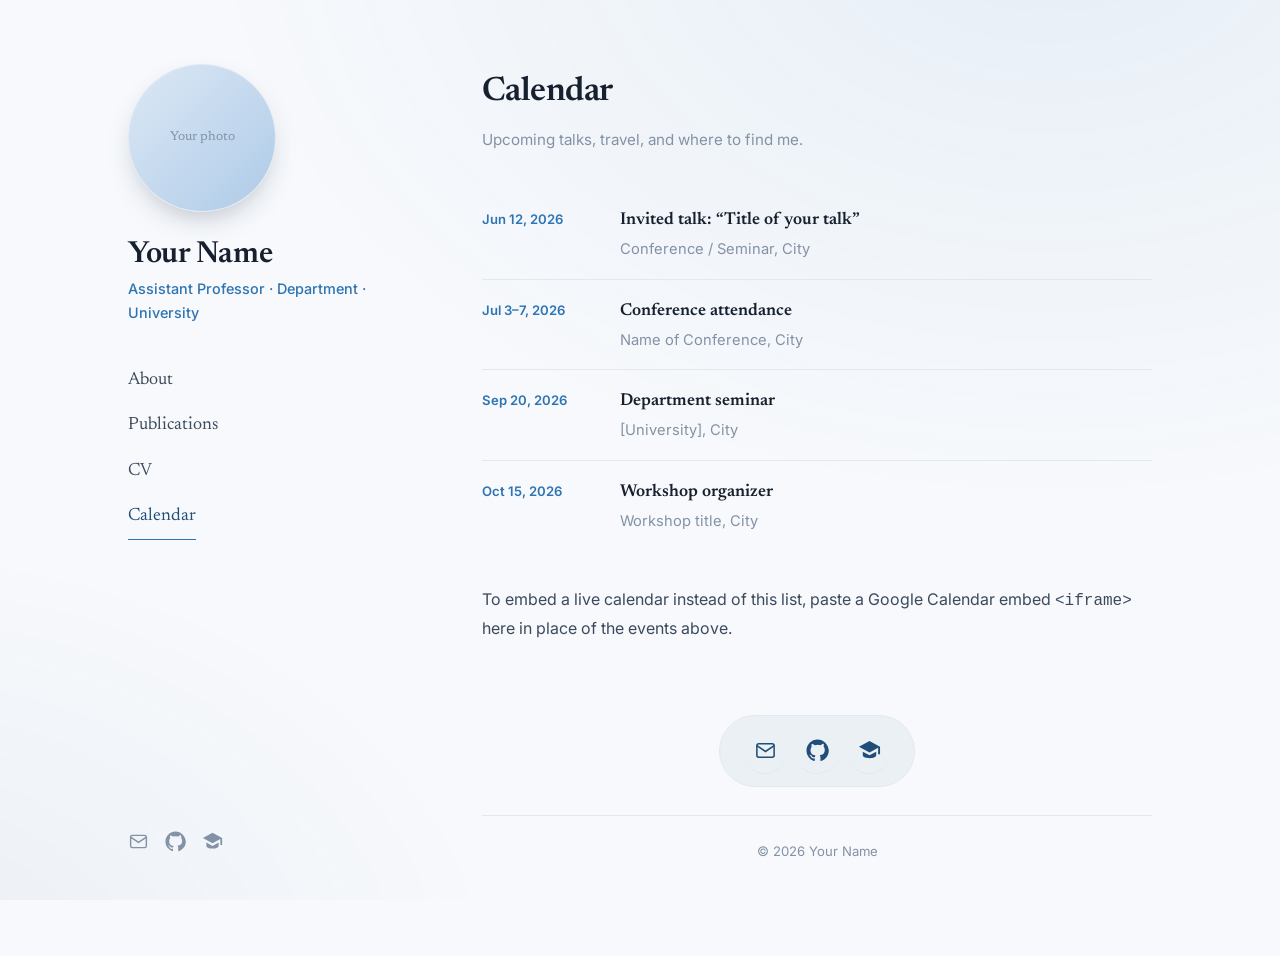
==== calendar.html @ af4ce6ec "init site" ====
<!DOCTYPE html>
<html lang="en">
<head>
<meta charset="utf-8" />
<meta name="viewport" content="width=device-width, initial-scale=1" />
<title>Calendar &middot; Your Name</title>
<link rel="preconnect" href="https://fonts.googleapis.com" />
<link rel="preconnect" href="https://fonts.gstatic.com" crossorigin />
<link href="https://fonts.googleapis.com/css2?family=Newsreader:ital,opsz,wght@0,6..72,400;0,6..72,500;0,6..72,600;1,6..72,400&family=Inter:wght@400;500;600&display=swap" rel="stylesheet" />
<link rel="stylesheet" href="style.css" />
</head>
<body>
  <div class="wrap">
    <aside>
      <div class="portrait reveal d1">Your photo</div>
      <h1 class="name reveal d1"><a href="index.html">Your Name</a></h1>
      <div class="role reveal d2">Assistant Professor &middot; Department &middot; University</div>
      <nav class="reveal d3">
        <a href="index.html">About</a>
        <a href="publications.html">Publications</a>
        <a href="cv.html">CV</a>
        <a href="calendar.html" class="active">Calendar</a>
      </nav>
      <div class="socials reveal d4">
        <a href="mailto:you@university.edu" aria-label="Email" title="Email"><svg viewBox="0 0 24 24" fill="none" stroke="currentColor" stroke-width="1.6"><rect x="3" y="5" width="18" height="14" rx="2"/><path d="M3 7l9 6 9-6"/></svg></a>
        <a href="https://github.com/yourusername" aria-label="GitHub" title="GitHub"><svg viewBox="0 0 24 24" fill="currentColor"><path d="M12 .5C5.7.5.5 5.7.5 12c0 5.1 3.3 9.4 7.9 10.9.6.1.8-.2.8-.6v-2c-3.2.7-3.9-1.4-3.9-1.4-.5-1.3-1.3-1.7-1.3-1.7-1.1-.7.1-.7.1-.7 1.2.1 1.8 1.2 1.8 1.2 1 1.8 2.7 1.3 3.4 1 .1-.8.4-1.3.7-1.6-2.6-.3-5.3-1.3-5.3-5.7 0-1.3.4-2.3 1.2-3.1-.1-.3-.5-1.5.1-3.1 0 0 1-.3 3.3 1.2a11.4 11.4 0 016 0C17.3 4.7 18.3 5 18.3 5c.6 1.6.2 2.8.1 3.1.8.8 1.2 1.8 1.2 3.1 0 4.4-2.7 5.4-5.3 5.7.4.4.8 1.1.8 2.2v3.3c0 .3.2.7.8.6 4.6-1.5 7.9-5.8 7.9-10.9C23.5 5.7 18.3.5 12 .5z"/></svg></a>
        <a href="https://scholar.google.com/citations?user=YOURID" aria-label="Google Scholar" title="Google Scholar"><svg viewBox="0 0 24 24" fill="currentColor"><path d="M12 2L1 8l11 6 9-4.9V16h2V8L12 2zM5 13.2V17c0 1.7 3.1 3 7 3s7-1.3 7-3v-3.8l-7 3.8-7-3.8z"/></svg></a>
      </div>
    </aside>

    <main>
      <h1 class="page-title reveal d2">Calendar</h1>
      <p class="page-sub reveal d2">Upcoming talks, travel, and where to find me.</p>

      <div class="reveal d3">
        <div class="event">
          <div class="date">Jun 12, 2026</div>
          <div class="desc"><strong>Invited talk: &ldquo;Title of your talk&rdquo;</strong><br><span class="place">Conference / Seminar, City</span></div>
        </div>
        <div class="event">
          <div class="date">Jul 3&ndash;7, 2026</div>
          <div class="desc"><strong>Conference attendance</strong><br><span class="place">Name of Conference, City</span></div>
        </div>
        <div class="event">
          <div class="date">Sep 20, 2026</div>
          <div class="desc"><strong>Department seminar</strong><br><span class="place">[University], City</span></div>
        </div>
        <div class="event">
          <div class="date">Oct 15, 2026</div>
          <div class="desc"><strong>Workshop organizer</strong><br><span class="place">Workshop title, City</span></div>
        </div>
      </div>

      <p class="reveal d4" style="margin-top:36px;">
        To embed a live calendar instead of this list, paste a Google Calendar
        embed <code>&lt;iframe&gt;</code> here in place of the events above.
      </p>

      <div class="foot-socials reveal d5">
        <div class="pill">
          <a href="mailto:you@university.edu" aria-label="Email" title="Email"><svg viewBox="0 0 24 24" fill="none" stroke="currentColor" stroke-width="1.6"><rect x="3" y="5" width="18" height="14" rx="2"/><path d="M3 7l9 6 9-6"/></svg></a>
          <a href="https://github.com/yourusername" aria-label="GitHub" title="GitHub"><svg viewBox="0 0 24 24" fill="currentColor"><path d="M12 .5C5.7.5.5 5.7.5 12c0 5.1 3.3 9.4 7.9 10.9.6.1.8-.2.8-.6v-2c-3.2.7-3.9-1.4-3.9-1.4-.5-1.3-1.3-1.7-1.3-1.7-1.1-.7.1-.7.1-.7 1.2.1 1.8 1.2 1.8 1.2 1 1.8 2.7 1.3 3.4 1 .1-.8.4-1.3.7-1.6-2.6-.3-5.3-1.3-5.3-5.7 0-1.3.4-2.3 1.2-3.1-.1-.3-.5-1.5.1-3.1 0 0 1-.3 3.3 1.2a11.4 11.4 0 016 0C17.3 4.7 18.3 5 18.3 5c.6 1.6.2 2.8.1 3.1.8.8 1.2 1.8 1.2 3.1 0 4.4-2.7 5.4-5.3 5.7.4.4.8 1.1.8 2.2v3.3c0 .3.2.7.8.6 4.6-1.5 7.9-5.8 7.9-10.9C23.5 5.7 18.3.5 12 .5z"/></svg></a>
          <a href="https://scholar.google.com/citations?user=YOURID" aria-label="Google Scholar" title="Google Scholar"><svg viewBox="0 0 24 24" fill="currentColor"><path d="M12 2L1 8l11 6 9-4.9V16h2V8L12 2zM5 13.2V17c0 1.7 3.1 3 7 3s7-1.3 7-3v-3.8l-7 3.8-7-3.8z"/></svg></a>
        </div>
      </div>

      <footer class="reveal d5">
        &copy; <span class="year"></span> Your Name
      </footer>
    </main>
  </div>
  <script>document.querySelectorAll('.year').forEach(e=>e.textContent=new Date().getFullYear());</script>
</body>
</html>
---- style.css ----
/* ============================================================
   Shared styles — academic personal site (blue theme)
   Edit colors in :root below to retheme the whole site.
   ============================================================ */
:root{
  --bg:        #f7f9fc;
  --surface:   #ffffff;
  --ink:       #16202e;
  --ink-soft:  #3c4a5c;
  --muted:     #8492a6;
  --line:      #e2e8f1;
  --accent:    #1f4e79;   /* deep academic blue */
  --accent-2:  #2c74b3;   /* brighter blue for hover/links */
  --serif: "Newsreader", Georgia, "Times New Roman", serif;
  --sans:  "Inter", -apple-system, BlinkMacSystemFont, "Segoe UI", sans-serif;
}

*{ box-sizing:border-box; }
html{ scroll-behavior:smooth; }
body{
  margin:0;
  background:var(--bg);
  color:var(--ink);
  font-family:var(--sans);
  font-size:16px;
  line-height:1.7;
  -webkit-font-smoothing:antialiased;
}

/* faint atmospheric wash */
body::before{
  content:"";
  position:fixed; inset:0;
  pointer-events:none;
  background:
    radial-gradient(120% 120% at 82% -10%, rgba(44,116,179,.08), transparent 55%),
    radial-gradient(90% 90% at -10% 110%, rgba(31,78,121,.06), transparent 55%);
  z-index:0;
}

.wrap{
  position:relative;
  z-index:1;
  max-width:1080px;
  margin:0 auto;
  padding:0 28px;
  display:grid;
  grid-template-columns: 290px 1fr;
  gap:64px;
}

/* ---------- Sidebar ---------- */
aside{
  padding:64px 0 48px;
  position:sticky;
  top:0;
  align-self:start;
  height:100vh;
  display:flex;
  flex-direction:column;
}

.portrait{
  width:148px; height:148px;
  border-radius:50%;
  object-fit:cover;
  background:linear-gradient(135deg,#dce8f5,#aecbe8);
  border:1px solid var(--line);
  box-shadow:0 12px 32px -14px rgba(20,40,70,.4);
  display:flex; align-items:center; justify-content:center;
  color:var(--muted); font-family:var(--serif); font-size:.8rem;
}

.name{
  font-family:var(--serif);
  font-weight:600;
  font-size:1.9rem;
  line-height:1.15;
  letter-spacing:-.01em;
  margin:26px 0 4px;
}
.name a{ color:inherit; text-decoration:none; }
.role{
  color:var(--accent-2);
  font-size:.9rem;
  font-weight:500;
  margin-bottom:28px;
}

nav{ margin-top:4px; }
nav a{
  display:block;
  font-family:var(--serif);
  font-size:1.12rem;
  color:var(--ink-soft);
  text-decoration:none;
  padding:7px 0;
  border-bottom:1px solid transparent;
  width:max-content;
  transition:color .2s ease, border-color .2s ease;
}
nav a:hover, nav a.active{
  color:var(--accent);
  border-color:var(--accent-2);
}

.socials{ margin-top:auto; padding-top:32px; display:flex; gap:16px; }
.socials a{ color:var(--muted); transition:color .2s ease, transform .2s ease; display:inline-flex; }
.socials a:hover{ color:var(--accent-2); transform:translateY(-2px); }
.socials svg{ width:21px; height:21px; }

/* ---------- Main ---------- */
main{ padding:64px 0 96px; max-width:680px; }

.page-title{
  font-family:var(--serif);
  font-weight:600;
  font-size:2.1rem;
  letter-spacing:-.015em;
  margin:0 0 6px;
}
.page-sub{ color:var(--muted); margin:0 0 36px; font-size:.95rem; }

.lede{
  font-family:var(--serif);
  font-size:1.55rem;
  line-height:1.4;
  font-weight:400;
  letter-spacing:-.01em;
  margin:0 0 8px;
}
.lede em{ color:var(--accent-2); font-style:italic; }

main p{ color:var(--ink-soft); margin:0 0 22px; }
main a{ color:var(--accent-2); text-decoration:none; border-bottom:1px solid var(--line); }
main a:hover{ border-color:var(--accent-2); }

h2{
  font-family:var(--serif);
  font-weight:600;
  font-size:1.4rem;
  letter-spacing:-.01em;
  margin:48px 0 14px;
  padding-top:28px;
  border-top:1px solid var(--line);
  display:flex; align-items:baseline; gap:12px;
}
h2 .num{
  font-family:var(--sans);
  font-size:.7rem; font-weight:600; letter-spacing:.12em;
  color:var(--accent-2); text-transform:uppercase;
}

/* ---------- Publication list ---------- */
.year-head{
  font-family:var(--sans);
  font-size:.72rem; font-weight:600; letter-spacing:.14em;
  text-transform:uppercase; color:var(--accent-2);
  margin:38px 0 14px;
}
.pub{
  padding:0 0 22px;
  margin:0 0 22px;
  border-bottom:1px solid var(--line);
}
.pub:last-child{ border-bottom:none; }
.pub .ptitle{ font-family:var(--serif); font-size:1.12rem; font-weight:600; color:var(--ink); margin:0 0 3px; }
.pub .authors{ font-size:.92rem; color:var(--ink-soft); margin:0 0 3px; }
.pub .authors .me{ color:var(--accent); font-weight:600; }
.pub .venue{ font-size:.9rem; color:var(--muted); font-style:italic; }
.pub .links{ margin-top:8px; display:flex; gap:8px; flex-wrap:wrap; }
.pub .links a{
  font-size:.78rem; font-family:var(--sans); letter-spacing:.02em;
  border:1px solid var(--line); border-radius:999px;
  padding:3px 11px; color:var(--accent-2); transition:.2s;
}
.pub .links a:hover{ background:var(--accent); color:#fff; border-color:var(--accent); }

/* ---------- CV blocks ---------- */
.cv-row{ display:grid; grid-template-columns:96px 1fr; gap:18px; padding:14px 0; border-bottom:1px solid var(--line); }
.cv-row:last-child{ border-bottom:none; }
.cv-row .when{ font-size:.82rem; color:var(--muted); font-family:var(--sans); padding-top:3px; }
.cv-row .what strong{ font-family:var(--serif); font-size:1.08rem; font-weight:600; }
.cv-row .what .org{ color:var(--ink-soft); font-size:.95rem; }

/* ---------- Calendar / talks ---------- */
.event{ display:grid; grid-template-columns:120px 1fr; gap:18px; padding:16px 0; border-bottom:1px solid var(--line); }
.event:last-child{ border-bottom:none; }
.event .date{ font-family:var(--sans); font-size:.82rem; color:var(--accent-2); font-weight:600; padding-top:3px; }
.event .desc strong{ font-family:var(--serif); font-size:1.08rem; font-weight:600; }
.event .desc .place{ color:var(--muted); font-size:.92rem; }

/* ---------- Bottom social bar (centered pill) ---------- */
.foot-socials{
  display:flex;
  justify-content:center;
  margin:72px 0 0;
}
.foot-socials .pill{
  display:inline-flex;
  align-items:center;
  gap:6px;
  padding:12px 22px;
  border-radius:999px;
  background:rgba(31,78,121,.05);
  border:1px solid var(--line);
}
.foot-socials a{
  width:46px; height:46px;
  border-radius:50%;
  display:inline-flex; align-items:center; justify-content:center;
  color:var(--accent);
  transition:background .2s ease, color .2s ease, transform .2s ease;
}
.foot-socials a:hover{ background:var(--accent); color:#fff; transform:translateY(-2px); }
.foot-socials svg{ width:23px; height:23px; }

footer{
  margin-top:28px; padding-top:24px; border-top:1px solid var(--line);
  font-size:.82rem; color:var(--muted);
  text-align:center;
}
footer a{ color:var(--muted); border:none; }
footer a:hover{ color:var(--accent-2); }

/* staggered entrance */
.reveal{ opacity:0; transform:translateY(14px); animation:rise .7s cubic-bezier(.2,.7,.2,1) forwards; }
@keyframes rise{ to{ opacity:1; transform:none; } }
.d1{animation-delay:.05s} .d2{animation-delay:.15s} .d3{animation-delay:.25s}
.d4{animation-delay:.35s} .d5{animation-delay:.45s}

/* ---------- Responsive ---------- */
@media (max-width:820px){
  .wrap{ grid-template-columns:1fr; gap:0; }
  aside{ position:static; height:auto; padding:48px 0 8px; align-items:flex-start; }
  nav{ display:flex; flex-wrap:wrap; gap:4px 22px; }
  nav a{ padding:4px 0; }
  .socials{ margin:24px 0 0; padding-top:0; }
  main{ padding:24px 0 72px; }
  .lede{ font-size:1.35rem; }
  .page-title{ font-size:1.7rem; }
  .cv-row, .event{ grid-template-columns:1fr; gap:4px; }
}
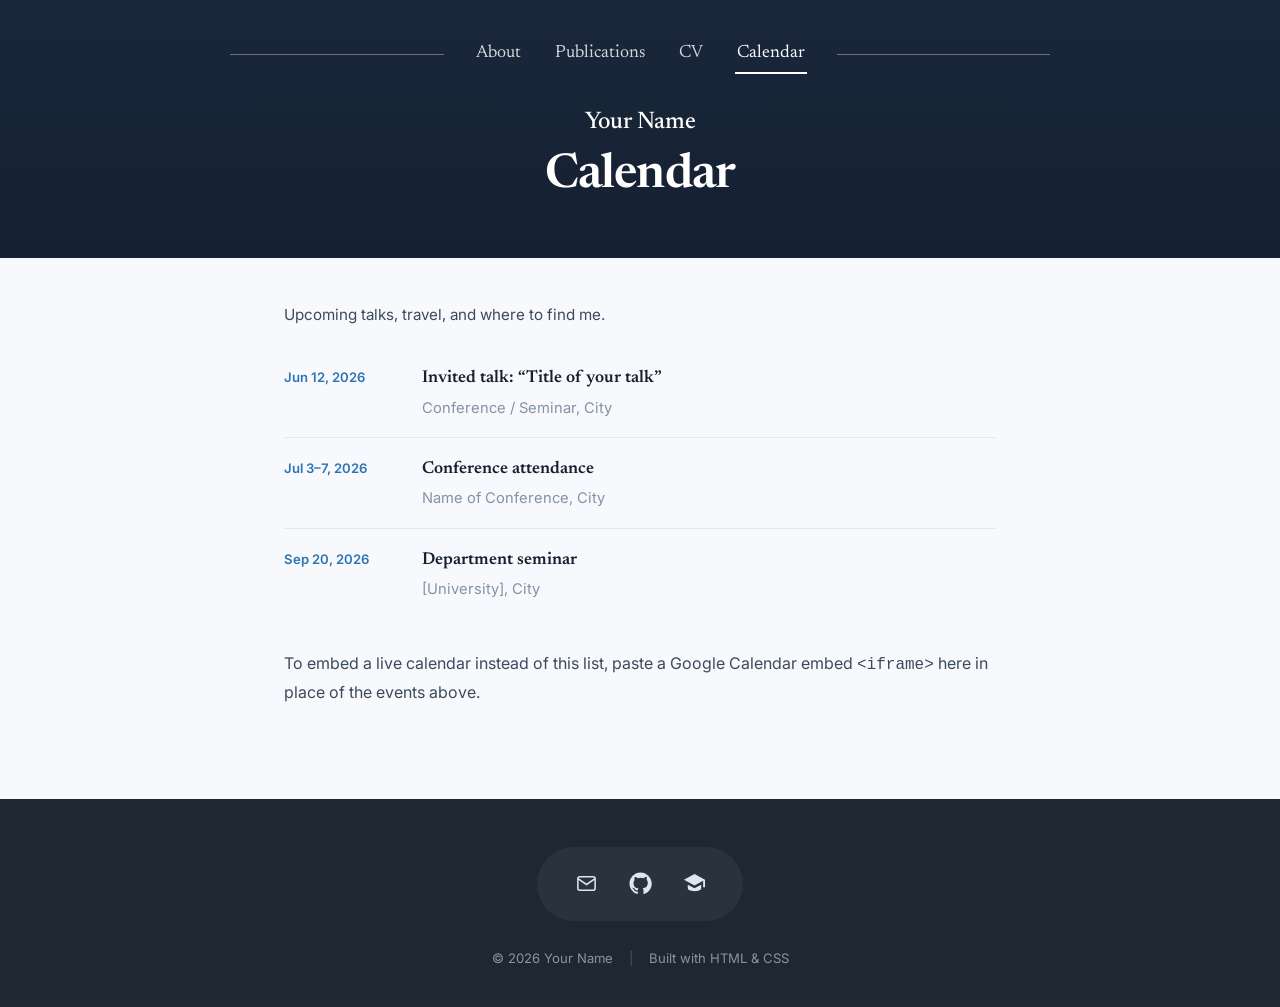
==== commit d5e57908: "Add files via upload" ====
--- a/calendar.html
+++ b/calendar.html
@@ -3,72 +3,64 @@
 <head>
 <meta charset="utf-8" />
 <meta name="viewport" content="width=device-width, initial-scale=1" />
-<title>Calendar &middot; Your Name</title>
+<title>Your Name | Calendar</title>
 <link rel="preconnect" href="https://fonts.googleapis.com" />
 <link rel="preconnect" href="https://fonts.gstatic.com" crossorigin />
 <link href="https://fonts.googleapis.com/css2?family=Newsreader:ital,opsz,wght@0,6..72,400;0,6..72,500;0,6..72,600;1,6..72,400&family=Inter:wght@400;500;600&display=swap" rel="stylesheet" />
 <link rel="stylesheet" href="style.css" />
 </head>
 <body>
-  <div class="wrap">
-    <aside>
-      <div class="portrait reveal d1">Your photo</div>
-      <h1 class="name reveal d1"><a href="index.html">Your Name</a></h1>
-      <div class="role reveal d2">Assistant Professor &middot; Department &middot; University</div>
-      <nav class="reveal d3">
-        <a href="index.html">About</a>
-        <a href="publications.html">Publications</a>
-        <a href="cv.html">CV</a>
-        <a href="calendar.html" class="active">Calendar</a>
-      </nav>
-      <div class="socials reveal d4">
+
+  <header class="masthead">
+    <nav class="topnav reveal d1">
+      <span class="navline"></span>
+      <a href="index.html">About</a>
+      <a href="publications.html">Publications</a>
+      <a href="cv.html">CV</a>
+      <a href="calendar.html" class="active">Calendar</a>
+      <span class="navline"></span>
+    </nav>
+    <p class="brand-name reveal d2"><a href="index.html">Your Name</a></p>
+    <h1 class="masthead-title reveal d2">Calendar</h1>
+  </header>
+
+  <main class="content">
+    <p class="page-sub reveal d3">Upcoming talks, travel, and where to find me.</p>
+
+    <div class="reveal d3">
+      <div class="event">
+        <div class="date">Jun 12, 2026</div>
+        <div class="desc"><strong>Invited talk: &ldquo;Title of your talk&rdquo;</strong><br><span class="place">Conference / Seminar, City</span></div>
+      </div>
+      <div class="event">
+        <div class="date">Jul 3&ndash;7, 2026</div>
+        <div class="desc"><strong>Conference attendance</strong><br><span class="place">Name of Conference, City</span></div>
+      </div>
+      <div class="event">
+        <div class="date">Sep 20, 2026</div>
+        <div class="desc"><strong>Department seminar</strong><br><span class="place">[University], City</span></div>
+      </div>
+    </div>
+
+    <p class="reveal d4" style="margin-top:32px;">
+      To embed a live calendar instead of this list, paste a Google Calendar
+      embed <code>&lt;iframe&gt;</code> here in place of the events above.
+    </p>
+  </main>
+
+  <footer class="site-footer">
+    <div class="foot-socials reveal d5">
+      <div class="pill">
         <a href="mailto:you@university.edu" aria-label="Email" title="Email"><svg viewBox="0 0 24 24" fill="none" stroke="currentColor" stroke-width="1.6"><rect x="3" y="5" width="18" height="14" rx="2"/><path d="M3 7l9 6 9-6"/></svg></a>
-        <a href="https://github.com/yourusername" aria-label="GitHub" title="GitHub"><svg viewBox="0 0 24 24" fill="currentColor"><path d="M12 .5C5.7.5.5 5.7.5 12c0 5.1 3.3 9.4 7.9 10.9.6.1.8-.2.8-.6v-2c-3.2.7-3.9-1.4-3.9-1.4-.5-1.3-1.3-1.7-1.3-1.7-1.1-.7.1-.7.1-.7 1.2.1 1.8 1.2 1.8 1.2 1 1.8 2.7 1.3 3.4 1 .1-.8.4-1.3.7-1.6-2.6-.3-5.3-1.3-5.3-5.7 0-1.3.4-2.3 1.2-3.1-.1-.3-.5-1.5.1-3.1 0 0 1-.3 3.3 1.2a11.4 11.4 0 016 0C17.3 4.7 18.3 5 18.3 5c.6 1.6.2 2.8.1 3.1.8.8 1.2 1.8 1.2 3.1 0 4.4-2.7 5.4-5.3 5.7.4.4.8 1.1.8 2.2v3.3c0 .3.2.7.8.6 4.6-1.5 7.9-5.8 7.9-10.9C23.5 5.7 18.3.5 12 .5z"/></svg></a>
+        <a href="https://github.com/YunheLiuMCMC" aria-label="GitHub" title="GitHub"><svg viewBox="0 0 24 24" fill="currentColor"><path d="M12 .5C5.7.5.5 5.7.5 12c0 5.1 3.3 9.4 7.9 10.9.6.1.8-.2.8-.6v-2c-3.2.7-3.9-1.4-3.9-1.4-.5-1.3-1.3-1.7-1.3-1.7-1.1-.7.1-.7.1-.7 1.2.1 1.8 1.2 1.8 1.2 1 1.8 2.7 1.3 3.4 1 .1-.8.4-1.3.7-1.6-2.6-.3-5.3-1.3-5.3-5.7 0-1.3.4-2.3 1.2-3.1-.1-.3-.5-1.5.1-3.1 0 0 1-.3 3.3 1.2a11.4 11.4 0 016 0C17.3 4.7 18.3 5 18.3 5c.6 1.6.2 2.8.1 3.1.8.8 1.2 1.8 1.2 3.1 0 4.4-2.7 5.4-5.3 5.7.4.4.8 1.1.8 2.2v3.3c0 .3.2.7.8.6 4.6-1.5 7.9-5.8 7.9-10.9C23.5 5.7 18.3.5 12 .5z"/></svg></a>
         <a href="https://scholar.google.com/citations?user=YOURID" aria-label="Google Scholar" title="Google Scholar"><svg viewBox="0 0 24 24" fill="currentColor"><path d="M12 2L1 8l11 6 9-4.9V16h2V8L12 2zM5 13.2V17c0 1.7 3.1 3 7 3s7-1.3 7-3v-3.8l-7 3.8-7-3.8z"/></svg></a>
       </div>
-    </aside>
+    </div>
+    <div class="credits reveal d5">
+      &copy; <span class="year"></span> Your Name <span class="sep">|</span> Built with HTML &amp; CSS
+    </div>
+  </footer>
 
-    <main>
-      <h1 class="page-title reveal d2">Calendar</h1>
-      <p class="page-sub reveal d2">Upcoming talks, travel, and where to find me.</p>
-
-      <div class="reveal d3">
-        <div class="event">
-          <div class="date">Jun 12, 2026</div>
-          <div class="desc"><strong>Invited talk: &ldquo;Title of your talk&rdquo;</strong><br><span class="place">Conference / Seminar, City</span></div>
-        </div>
-        <div class="event">
-          <div class="date">Jul 3&ndash;7, 2026</div>
-          <div class="desc"><strong>Conference attendance</strong><br><span class="place">Name of Conference, City</span></div>
-        </div>
-        <div class="event">
-          <div class="date">Sep 20, 2026</div>
-          <div class="desc"><strong>Department seminar</strong><br><span class="place">[University], City</span></div>
-        </div>
-        <div class="event">
-          <div class="date">Oct 15, 2026</div>
-          <div class="desc"><strong>Workshop organizer</strong><br><span class="place">Workshop title, City</span></div>
-        </div>
-      </div>
-
-      <p class="reveal d4" style="margin-top:36px;">
-        To embed a live calendar instead of this list, paste a Google Calendar
-        embed <code>&lt;iframe&gt;</code> here in place of the events above.
-      </p>
-
-      <div class="foot-socials reveal d5">
-        <div class="pill">
-          <a href="mailto:you@university.edu" aria-label="Email" title="Email"><svg viewBox="0 0 24 24" fill="none" stroke="currentColor" stroke-width="1.6"><rect x="3" y="5" width="18" height="14" rx="2"/><path d="M3 7l9 6 9-6"/></svg></a>
-          <a href="https://github.com/yourusername" aria-label="GitHub" title="GitHub"><svg viewBox="0 0 24 24" fill="currentColor"><path d="M12 .5C5.7.5.5 5.7.5 12c0 5.1 3.3 9.4 7.9 10.9.6.1.8-.2.8-.6v-2c-3.2.7-3.9-1.4-3.9-1.4-.5-1.3-1.3-1.7-1.3-1.7-1.1-.7.1-.7.1-.7 1.2.1 1.8 1.2 1.8 1.2 1 1.8 2.7 1.3 3.4 1 .1-.8.4-1.3.7-1.6-2.6-.3-5.3-1.3-5.3-5.7 0-1.3.4-2.3 1.2-3.1-.1-.3-.5-1.5.1-3.1 0 0 1-.3 3.3 1.2a11.4 11.4 0 016 0C17.3 4.7 18.3 5 18.3 5c.6 1.6.2 2.8.1 3.1.8.8 1.2 1.8 1.2 3.1 0 4.4-2.7 5.4-5.3 5.7.4.4.8 1.1.8 2.2v3.3c0 .3.2.7.8.6 4.6-1.5 7.9-5.8 7.9-10.9C23.5 5.7 18.3.5 12 .5z"/></svg></a>
-          <a href="https://scholar.google.com/citations?user=YOURID" aria-label="Google Scholar" title="Google Scholar"><svg viewBox="0 0 24 24" fill="currentColor"><path d="M12 2L1 8l11 6 9-4.9V16h2V8L12 2zM5 13.2V17c0 1.7 3.1 3 7 3s7-1.3 7-3v-3.8l-7 3.8-7-3.8z"/></svg></a>
-        </div>
-      </div>
-
-      <footer class="reveal d5">
-        &copy; <span class="year"></span> Your Name
-      </footer>
-    </main>
-  </div>
   <script>document.querySelectorAll('.year').forEach(e=>e.textContent=new Date().getFullYear());</script>
 </body>
 </html>
--- a/style.css
+++ b/style.css
@@ -1,6 +1,7 @@
 /* ============================================================
-   Shared styles — academic personal site (blue theme)
-   Edit colors in :root below to retheme the whole site.
+   Academic personal site — centered top-nav layout
+   (structure modeled on the HTML5 UP / Katie Russ layout)
+   Blue theme. Edit colors in :root to retheme everything.
    ============================================================ */
 :root{
   --bg:        #f7f9fc;
@@ -10,7 +11,8 @@
   --muted:     #8492a6;
   --line:      #e2e8f1;
   --accent:    #1f4e79;   /* deep academic blue */
-  --accent-2:  #2c74b3;   /* brighter blue for hover/links */
+  --accent-2:  #2c74b3;   /* brighter blue for links/hover */
+  --footer-bg: #1f2733;   /* dark footer band */
   --serif: "Newsreader", Georgia, "Times New Roman", serif;
   --sans:  "Inter", -apple-system, BlinkMacSystemFont, "Segoe UI", sans-serif;
 }
@@ -25,156 +27,147 @@
   font-size:16px;
   line-height:1.7;
   -webkit-font-smoothing:antialiased;
-}
-
-/* faint atmospheric wash */
-body::before{
-  content:"";
-  position:fixed; inset:0;
-  pointer-events:none;
-  background:
-    radial-gradient(120% 120% at 82% -10%, rgba(44,116,179,.08), transparent 55%),
-    radial-gradient(90% 90% at -10% 110%, rgba(31,78,121,.06), transparent 55%);
-  z-index:0;
-}
-
-.wrap{
-  position:relative;
-  z-index:1;
-  max-width:1080px;
-  margin:0 auto;
-  padding:0 28px;
-  display:grid;
-  grid-template-columns: 290px 1fr;
-  gap:64px;
-}
-
-/* ---------- Sidebar ---------- */
-aside{
-  padding:64px 0 48px;
-  position:sticky;
-  top:0;
-  align-self:start;
-  height:100vh;
   display:flex;
   flex-direction:column;
-}
-
-.portrait{
-  width:148px; height:148px;
-  border-radius:50%;
-  object-fit:cover;
-  background:linear-gradient(135deg,#dce8f5,#aecbe8);
-  border:1px solid var(--line);
-  box-shadow:0 12px 32px -14px rgba(20,40,70,.4);
-  display:flex; align-items:center; justify-content:center;
-  color:var(--muted); font-family:var(--serif); font-size:.8rem;
-}
-
-.name{
-  font-family:var(--serif);
-  font-weight:600;
-  font-size:1.9rem;
-  line-height:1.15;
+  min-height:100vh;
+}
+
+/* ---------- Masthead with background photo ----------
+   Put your photo at  images/header.jpg  (see note below).
+   The dark gradient keeps the white text readable over any photo;
+   if no photo is present yet, the solid fallback colour shows. */
+.masthead{
+  position:relative;
+  text-align:center;
+  color:#fff;
+  padding:34px 24px 56px;
+  background-color:#22324a;                 /* fallback if photo missing */
+  background-image:
+    linear-gradient(rgba(16,26,40,.45), rgba(16,26,40,.72)),
+    url("images/header.jpg");               /* <-- your background photo */
+  background-size:cover;
+  background-position:center;
+}
+
+/* nav row with thin lines extending to each side (as in the original) */
+.topnav{
+  display:flex;
+  align-items:center;
+  justify-content:center;
+  gap:30px;
+  max-width:820px;
+  margin:0 auto 28px;
+}
+.navline{ flex:1; height:1px; background:rgba(255,255,255,.35); }
+.topnav a{
+  font-family:var(--serif);
+  font-size:1.12rem;
+  color:rgba(255,255,255,.82);
+  text-decoration:none;
+  padding:4px 2px;
+  border-bottom:2px solid transparent;
+  white-space:nowrap;
+  transition:color .2s ease, border-color .2s ease;
+}
+.topnav a:hover{ color:#fff; }
+.topnav a.active{ color:#fff; border-color:#fff; }
+
+.brand-name{
+  font-family:var(--serif);
+  font-size:1.5rem;
+  font-weight:500;
+  margin:0 0 2px;
+}
+.brand-name a{ color:#fff; text-decoration:none; }
+.brand-name a:hover{ color:rgba(255,255,255,.8); }
+
+.masthead-title{
+  font-family:var(--serif);
+  font-weight:600;
+  font-size:3rem;
+  letter-spacing:-.02em;
+  line-height:1.05;
+  margin:8px 0 0;
+}
+.masthead-title a{ color:#fff; text-decoration:none; }
+.masthead-title a:hover{ color:rgba(255,255,255,.85); }
+
+/* ---------- Content column ---------- */
+.content{
+  width:100%;
+  max-width:760px;
+  margin:0 auto;
+  padding:44px 24px 72px;
+  flex:1 0 auto;
+}
+
+.lede{
+  font-family:var(--serif);
+  font-size:1.5rem;
+  line-height:1.42;
+  font-weight:400;
   letter-spacing:-.01em;
-  margin:26px 0 4px;
-}
-.name a{ color:inherit; text-decoration:none; }
-.role{
-  color:var(--accent-2);
-  font-size:.9rem;
-  font-weight:500;
-  margin-bottom:28px;
-}
-
-nav{ margin-top:4px; }
-nav a{
-  display:block;
-  font-family:var(--serif);
-  font-size:1.12rem;
-  color:var(--ink-soft);
-  text-decoration:none;
-  padding:7px 0;
-  border-bottom:1px solid transparent;
-  width:max-content;
-  transition:color .2s ease, border-color .2s ease;
-}
-nav a:hover, nav a.active{
-  color:var(--accent);
-  border-color:var(--accent-2);
-}
-
-.socials{ margin-top:auto; padding-top:32px; display:flex; gap:16px; }
-.socials a{ color:var(--muted); transition:color .2s ease, transform .2s ease; display:inline-flex; }
-.socials a:hover{ color:var(--accent-2); transform:translateY(-2px); }
-.socials svg{ width:21px; height:21px; }
-
-/* ---------- Main ---------- */
-main{ padding:64px 0 96px; max-width:680px; }
-
+  margin:0 0 14px;
+}
+.lede em{ color:var(--accent-2); font-style:italic; }
+
+.content p{ color:var(--ink-soft); margin:0 0 20px; }
+.content a{ color:var(--accent-2); text-decoration:none; border-bottom:1px solid var(--line); }
+.content a:hover{ border-color:var(--accent-2); }
+
+h2{
+  font-family:var(--serif);
+  font-weight:600;
+  font-size:1.45rem;
+  letter-spacing:-.01em;
+  margin:40px 0 14px;
+}
 .page-title{
   font-family:var(--serif);
   font-weight:600;
-  font-size:2.1rem;
+  font-size:2rem;
   letter-spacing:-.015em;
   margin:0 0 6px;
 }
-.page-sub{ color:var(--muted); margin:0 0 36px; font-size:.95rem; }
-
-.lede{
-  font-family:var(--serif);
-  font-size:1.55rem;
-  line-height:1.4;
-  font-weight:400;
-  letter-spacing:-.01em;
-  margin:0 0 8px;
-}
-.lede em{ color:var(--accent-2); font-style:italic; }
-
-main p{ color:var(--ink-soft); margin:0 0 22px; }
-main a{ color:var(--accent-2); text-decoration:none; border-bottom:1px solid var(--line); }
-main a:hover{ border-color:var(--accent-2); }
-
-h2{
-  font-family:var(--serif);
-  font-weight:600;
-  font-size:1.4rem;
-  letter-spacing:-.01em;
-  margin:48px 0 14px;
-  padding-top:28px;
-  border-top:1px solid var(--line);
-  display:flex; align-items:baseline; gap:12px;
-}
-h2 .num{
-  font-family:var(--sans);
-  font-size:.7rem; font-weight:600; letter-spacing:.12em;
-  color:var(--accent-2); text-transform:uppercase;
-}
-
-/* ---------- Publication list ---------- */
-.year-head{
-  font-family:var(--sans);
-  font-size:.72rem; font-weight:600; letter-spacing:.14em;
-  text-transform:uppercase; color:var(--accent-2);
-  margin:38px 0 14px;
-}
+.page-sub{ color:var(--muted); margin:0 0 30px; font-size:.95rem; }
+
+/* ---------- Publications (thumbnail + heading + venue) ---------- */
 .pub{
-  padding:0 0 22px;
-  margin:0 0 22px;
+  display:flex;
+  gap:22px;
+  padding:26px 0;
   border-bottom:1px solid var(--line);
 }
 .pub:last-child{ border-bottom:none; }
-.pub .ptitle{ font-family:var(--serif); font-size:1.12rem; font-weight:600; color:var(--ink); margin:0 0 3px; }
-.pub .authors{ font-size:.92rem; color:var(--ink-soft); margin:0 0 3px; }
-.pub .authors .me{ color:var(--accent); font-weight:600; }
-.pub .venue{ font-size:.9rem; color:var(--muted); font-style:italic; }
-.pub .links{ margin-top:8px; display:flex; gap:8px; flex-wrap:wrap; }
-.pub .links a{
-  font-size:.78rem; font-family:var(--sans); letter-spacing:.02em;
-  border:1px solid var(--line); border-radius:999px;
-  padding:3px 11px; color:var(--accent-2); transition:.2s;
-}
-.pub .links a:hover{ background:var(--accent); color:#fff; border-color:var(--accent); }
+
+/* thumbnail: swap the <span> placeholder for <img class="pub-thumb"> */
+.pub-thumb{
+  flex:0 0 150px;
+  width:150px; height:104px;
+  border-radius:8px;
+  object-fit:cover;
+  border:1px solid var(--line);
+  background:linear-gradient(135deg,#dce8f5,#aecbe8);
+  display:flex; align-items:center; justify-content:center;
+  color:#5b7da3; font-family:var(--serif); font-size:.8rem;
+  text-decoration:none;
+  overflow:hidden;
+}
+.pub-thumb:hover{ border-color:var(--accent-2); }
+
+.pub-body{ min-width:0; }
+.pub-head{
+  font-family:var(--serif);
+  font-size:1.16rem;
+  font-weight:600;
+  line-height:1.3;
+  margin:0 0 5px;
+}
+.pub-head a{ color:var(--ink); text-decoration:none; border:none; }
+.pub-head a:hover{ color:var(--accent-2); }
+.pub-desc{ color:var(--ink-soft); font-size:.96rem; margin:0; }
+.pub-desc .venue{ color:var(--muted); font-style:italic; }
+.pub-extra{ margin-top:7px; font-size:.85rem; }
 
 /* ---------- CV blocks ---------- */
 .cv-row{ display:grid; grid-template-columns:96px 1fr; gap:18px; padding:14px 0; border-bottom:1px solid var(--line); }
@@ -190,54 +183,53 @@
 .event .desc strong{ font-family:var(--serif); font-size:1.08rem; font-weight:600; }
 .event .desc .place{ color:var(--muted); font-size:.92rem; }
 
-/* ---------- Bottom social bar (centered pill) ---------- */
-.foot-socials{
-  display:flex;
-  justify-content:center;
-  margin:72px 0 0;
-}
+/* ---------- Footer (dark band, centered pill + credits) ---------- */
+.site-footer{
+  flex-shrink:0;
+  background:var(--footer-bg);
+  padding:48px 24px 40px;
+  text-align:center;
+}
+.foot-socials{ display:flex; justify-content:center; }
 .foot-socials .pill{
-  display:inline-flex;
-  align-items:center;
-  gap:6px;
-  padding:12px 22px;
-  border-radius:999px;
-  background:rgba(31,78,121,.05);
-  border:1px solid var(--line);
+  display:inline-flex; align-items:center; gap:8px;
+  padding:14px 26px; border-radius:999px;
+  background:rgba(255,255,255,.05);
 }
 .foot-socials a{
-  width:46px; height:46px;
-  border-radius:50%;
+  width:46px; height:46px; border-radius:50%;
   display:inline-flex; align-items:center; justify-content:center;
-  color:var(--accent);
+  color:#dfe6ef;
   transition:background .2s ease, color .2s ease, transform .2s ease;
 }
-.foot-socials a:hover{ background:var(--accent); color:#fff; transform:translateY(-2px); }
+.foot-socials a:hover{ background:rgba(255,255,255,.14); color:#fff; transform:translateY(-2px); }
 .foot-socials svg{ width:23px; height:23px; }
 
-footer{
-  margin-top:28px; padding-top:24px; border-top:1px solid var(--line);
-  font-size:.82rem; color:var(--muted);
-  text-align:center;
-}
-footer a{ color:var(--muted); border:none; }
-footer a:hover{ color:var(--accent-2); }
+.credits{
+  margin-top:26px;
+  font-size:.82rem;
+  color:#8a93a0;
+}
+.credits a{ color:#aab3c0; text-decoration:none; border-bottom:1px solid rgba(255,255,255,.18); }
+.credits a:hover{ color:#fff; }
+.credits .sep{ margin:0 12px; color:#4a5360; }
 
 /* staggered entrance */
 .reveal{ opacity:0; transform:translateY(14px); animation:rise .7s cubic-bezier(.2,.7,.2,1) forwards; }
 @keyframes rise{ to{ opacity:1; transform:none; } }
-.d1{animation-delay:.05s} .d2{animation-delay:.15s} .d3{animation-delay:.25s}
-.d4{animation-delay:.35s} .d5{animation-delay:.45s}
+.d1{animation-delay:.05s} .d2{animation-delay:.13s} .d3{animation-delay:.21s}
+.d4{animation-delay:.29s} .d5{animation-delay:.37s}
 
 /* ---------- Responsive ---------- */
-@media (max-width:820px){
-  .wrap{ grid-template-columns:1fr; gap:0; }
-  aside{ position:static; height:auto; padding:48px 0 8px; align-items:flex-start; }
-  nav{ display:flex; flex-wrap:wrap; gap:4px 22px; }
-  nav a{ padding:4px 0; }
-  .socials{ margin:24px 0 0; padding-top:0; }
-  main{ padding:24px 0 72px; }
-  .lede{ font-size:1.35rem; }
-  .page-title{ font-size:1.7rem; }
+@media (max-width:620px){
+  .masthead{ padding:28px 20px 44px; }
+  .navline{ display:none; }
+  .topnav{ flex-wrap:wrap; gap:6px 18px; }
+  .brand-name{ font-size:1.3rem; }
+  .masthead-title{ font-size:2.2rem; }
+  .pub{ flex-direction:column; gap:12px; }
+  .pub-thumb{ width:100%; flex-basis:auto; height:150px; }
   .cv-row, .event{ grid-template-columns:1fr; gap:4px; }
-}
+  .credits .sep{ display:block; height:4px; margin:0; }
+  .credits .sep::after{ content:""; }
+}
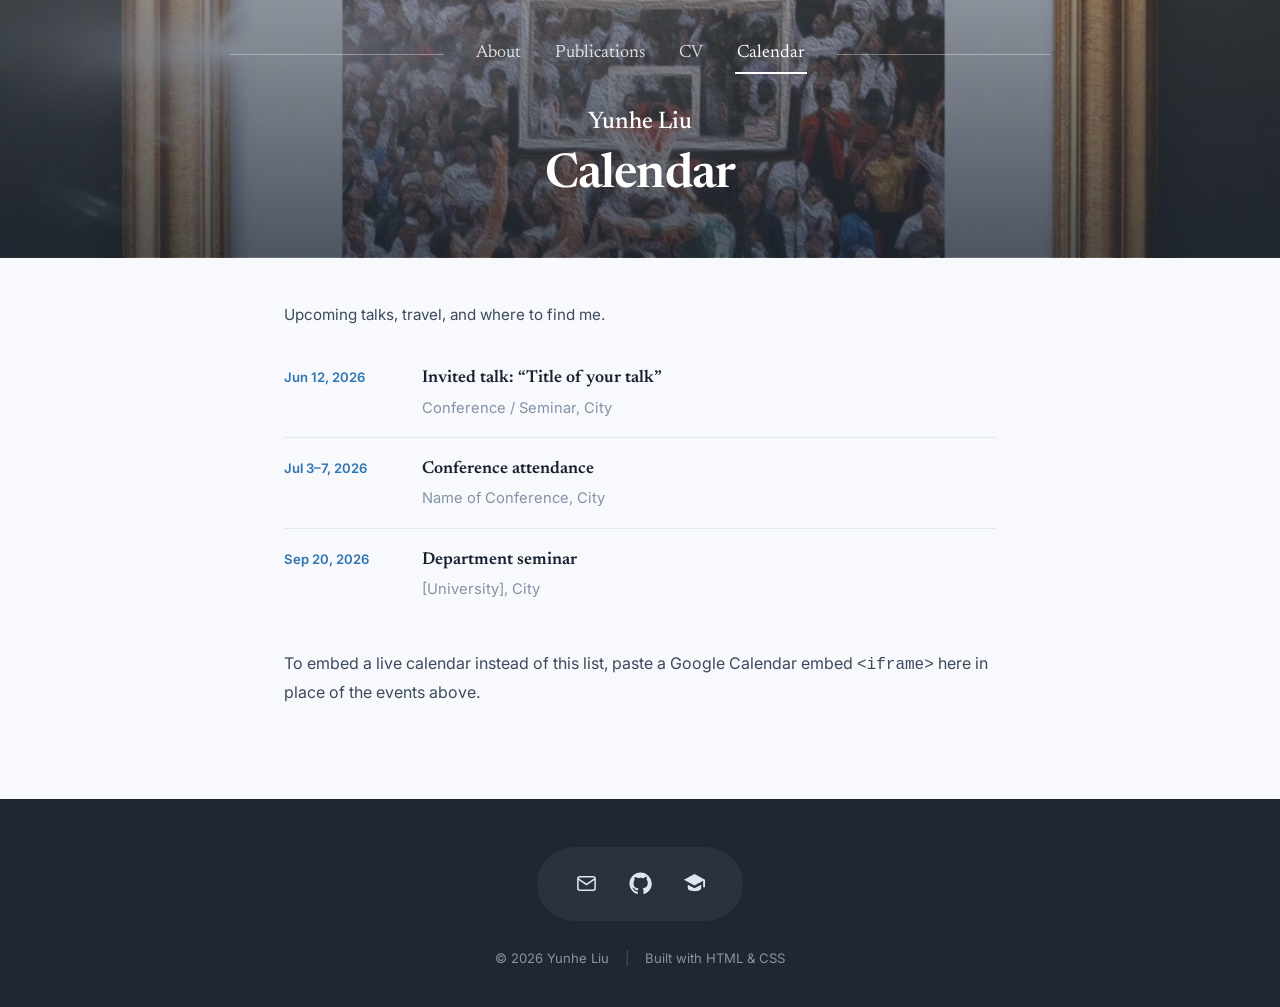
==== commit 617540d1: "Add files via upload" ====
--- a/calendar.html
+++ b/calendar.html
@@ -3,7 +3,7 @@
 <head>
 <meta charset="utf-8" />
 <meta name="viewport" content="width=device-width, initial-scale=1" />
-<title>Your Name | Calendar</title>
+<title>Yunhe Liu | Calendar</title>
 <link rel="preconnect" href="https://fonts.googleapis.com" />
 <link rel="preconnect" href="https://fonts.gstatic.com" crossorigin />
 <link href="https://fonts.googleapis.com/css2?family=Newsreader:ital,opsz,wght@0,6..72,400;0,6..72,500;0,6..72,600;1,6..72,400&family=Inter:wght@400;500;600&display=swap" rel="stylesheet" />
@@ -20,7 +20,7 @@
       <a href="calendar.html" class="active">Calendar</a>
       <span class="navline"></span>
     </nav>
-    <p class="brand-name reveal d2"><a href="index.html">Your Name</a></p>
+    <p class="brand-name reveal d2"><a href="index.html">Yunhe Liu</a></p>
     <h1 class="masthead-title reveal d2">Calendar</h1>
   </header>
 
@@ -57,7 +57,7 @@
       </div>
     </div>
     <div class="credits reveal d5">
-      &copy; <span class="year"></span> Your Name <span class="sep">|</span> Built with HTML &amp; CSS
+      &copy; <span class="year"></span> Yunhe Liu <span class="sep">|</span> Built with HTML &amp; CSS
     </div>
   </footer>
 
--- a/style.css
+++ b/style.css
@@ -100,6 +100,8 @@
   padding:44px 24px 72px;
   flex:1 0 auto;
 }
+.content.wide{ max-width:1100px; }
+.pub-intro{ text-align:center; color:var(--ink-soft); margin:0 auto 40px; max-width:560px; }
 
 .lede{
   font-family:var(--serif);
@@ -111,6 +113,16 @@
 }
 .lede em{ color:var(--accent-2); font-style:italic; }
 
+/* About-page bio: one uniform serif paragraph, classic academic look */
+.bio{
+  font-family:var(--serif);
+  font-size:1.2rem;
+  line-height:1.55;
+  color:var(--ink-soft);
+  margin:0 0 22px;
+}
+.bio em{ color:var(--accent-2); font-style:italic; }
+
 .content p{ color:var(--ink-soft); margin:0 0 20px; }
 .content a{ color:var(--accent-2); text-decoration:none; border-bottom:1px solid var(--line); }
 .content a:hover{ border-color:var(--accent-2); }
@@ -131,43 +143,62 @@
 }
 .page-sub{ color:var(--muted); margin:0 0 30px; font-size:.95rem; }
 
-/* ---------- Publications (thumbnail + heading + venue) ---------- */
-.pub{
-  display:flex;
-  gap:22px;
-  padding:26px 0;
-  border-bottom:1px solid var(--line);
-}
-.pub:last-child{ border-bottom:none; }
-
-/* thumbnail: swap the <span> placeholder for <img class="pub-thumb"> */
-.pub-thumb{
-  flex:0 0 150px;
-  width:150px; height:104px;
-  border-radius:8px;
-  object-fit:cover;
+/* ---------- Publications grid (image card + caption, like the original) ----------
+   Each paper is an <a> link wrapping an image + caption.
+   Swap the <span class="pub-img">…</span> placeholder for:
+     <img class="pub-img" src="images/fig1.jpg" alt="">
+   Clicking the card opens the paper URL in the link's href. */
+.pub-grid{
+  display:grid;
+  grid-template-columns:repeat(auto-fill, 300px);
+  justify-content:center;
+  gap:38px 30px;
+  margin-top:6px;
+}
+.pub-card{
+  display:block;
+  text-decoration:none;
+  border:none;
+  text-align:center;
+}
+.pub-img{
+  display:flex; align-items:center; justify-content:center;
+  width:100%;
+  aspect-ratio:3 / 2;
+  object-fit:contain;
+  border-radius:6px;
   border:1px solid var(--line);
-  background:linear-gradient(135deg,#dce8f5,#aecbe8);
-  display:flex; align-items:center; justify-content:center;
-  color:#5b7da3; font-family:var(--serif); font-size:.8rem;
-  text-decoration:none;
+  background:#ffffff;
+  padding:8px;
+  color:#9bb0c7; font-family:var(--serif); font-size:.85rem;
+  box-shadow:0 8px 20px -12px rgba(20,40,70,.4);
   overflow:hidden;
-}
-.pub-thumb:hover{ border-color:var(--accent-2); }
-
-.pub-body{ min-width:0; }
-.pub-head{
-  font-family:var(--serif);
-  font-size:1.16rem;
-  font-weight:600;
-  line-height:1.3;
-  margin:0 0 5px;
-}
-.pub-head a{ color:var(--ink); text-decoration:none; border:none; }
-.pub-head a:hover{ color:var(--accent-2); }
-.pub-desc{ color:var(--ink-soft); font-size:.96rem; margin:0; }
-.pub-desc .venue{ color:var(--muted); font-style:italic; }
-.pub-extra{ margin-top:7px; font-size:.85rem; }
+  transition:transform .22s ease, box-shadow .22s ease, border-color .22s ease;
+}
+.pub-card:hover .pub-img{
+  transform:translateY(-5px);
+  box-shadow:0 16px 32px -12px rgba(20,40,70,.55);
+  border-color:var(--accent-2);
+}
+.pub-authors{
+  font-family:var(--serif);
+  font-size:1.02rem;
+  font-weight:600;
+  color:var(--ink);
+  line-height:1.32;
+  margin:15px 0 4px;
+  min-height:2.64em;          /* reserve up to 2 lines so titles below line up across cards */
+  transition:color .2s ease;
+}
+.pub-authors .yr{ color:var(--muted); font-weight:400; }
+.pub-authors .me{ color:var(--accent); text-decoration:underline; text-underline-offset:2px; }
+.pub-card:hover .pub-authors{ color:var(--accent-2); }
+.pub-name{
+  font-size:.86rem;
+  color:var(--ink-soft);
+  line-height:1.42;
+  margin:0;
+}
 
 /* ---------- CV blocks ---------- */
 .cv-row{ display:grid; grid-template-columns:96px 1fr; gap:18px; padding:14px 0; border-bottom:1px solid var(--line); }
@@ -227,8 +258,9 @@
   .topnav{ flex-wrap:wrap; gap:6px 18px; }
   .brand-name{ font-size:1.3rem; }
   .masthead-title{ font-size:2.2rem; }
-  .pub{ flex-direction:column; gap:12px; }
-  .pub-thumb{ width:100%; flex-basis:auto; height:150px; }
+  .pub-grid{ grid-template-columns:1fr; gap:26px; max-width:360px; margin-left:auto; margin-right:auto; }
+  .pub-authors{ font-size:.92rem; }
+  .pub-name{ font-size:.8rem; }
   .cv-row, .event{ grid-template-columns:1fr; gap:4px; }
   .credits .sep{ display:block; height:4px; margin:0; }
   .credits .sep::after{ content:""; }
